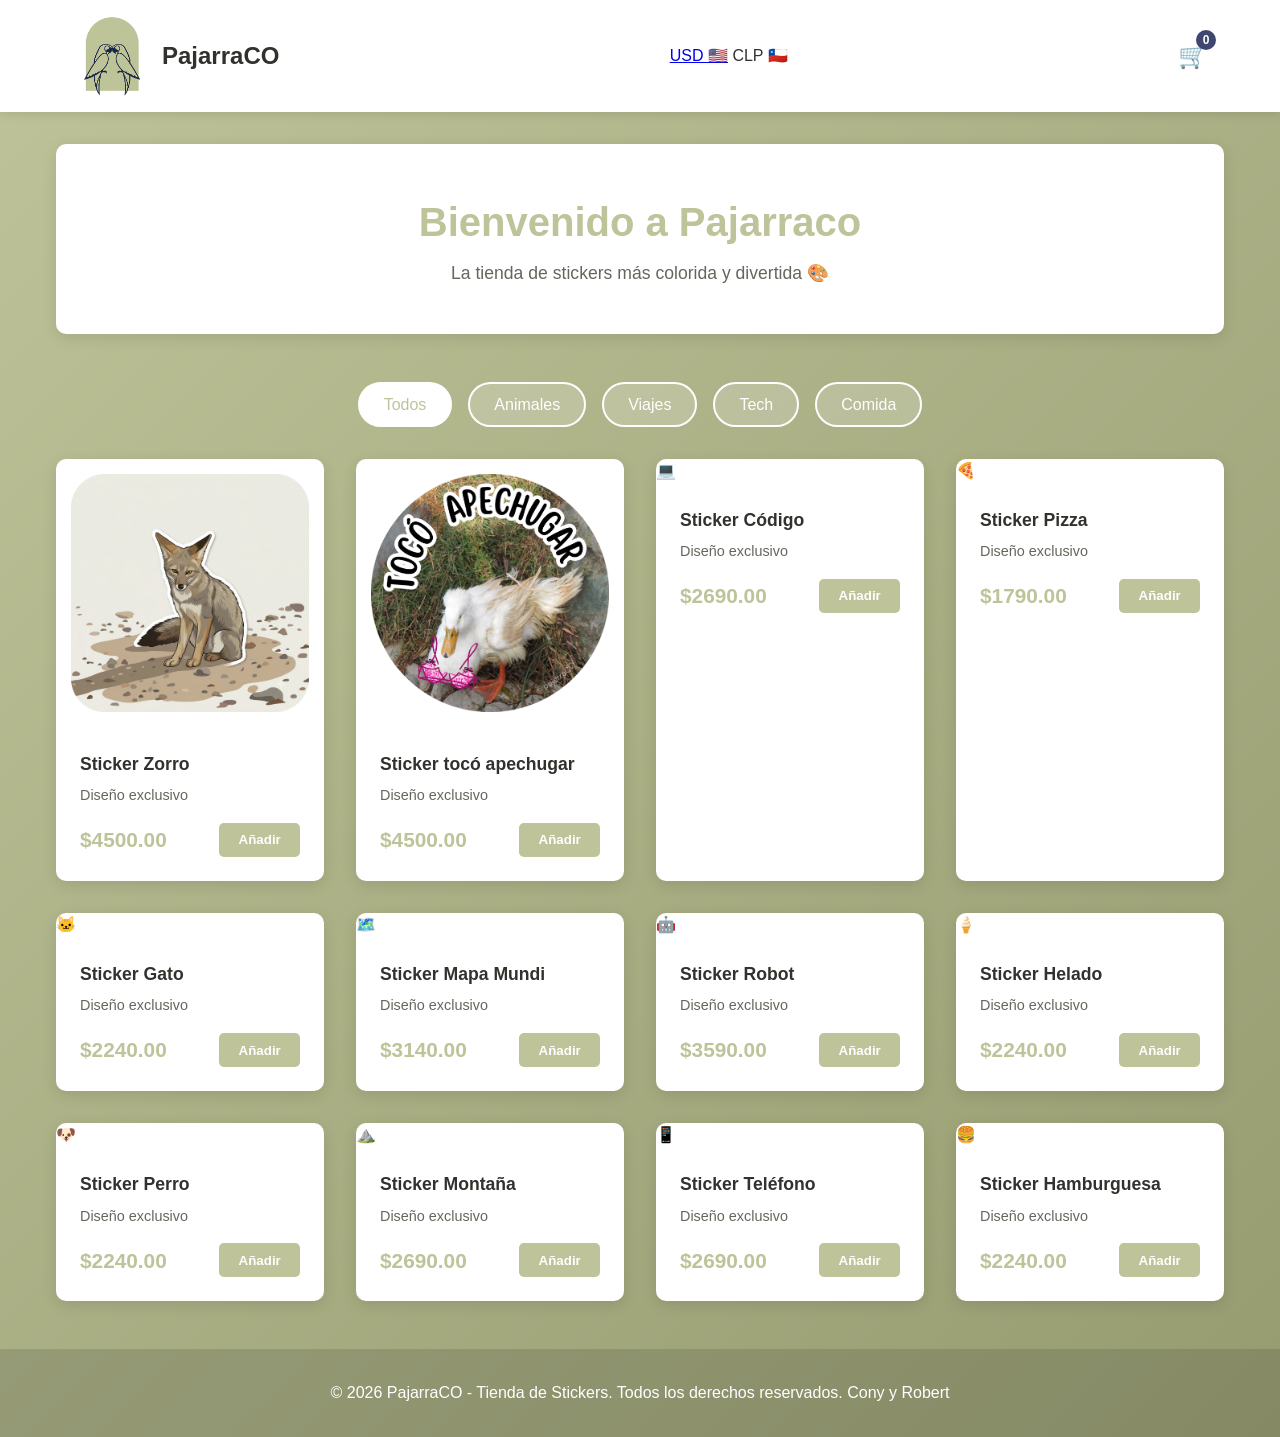
==== index-clp.html @ 97a3f22c "Add CLP version of the sticker shop" ====
<!DOCTYPE html>
<html lang="es">
<head>
    <meta charset="UTF-8">
    <meta name="viewport" content="width=device-width, initial-scale=1.0">
    <title>PajarraCO - Tienda de Stickers (CLP)</title>
    <link rel="stylesheet" href="styles.css">
</head>
<body>
    <header>
        <nav>
            <a href="#" class="logo">
                <img src="logos.png" alt="Logo Pajarraco" class="logo-img">
                PajarraCO
            </a>
            <div class="currency-nav">
                <a href="index-usd.html" class="currency-link">USD 🇺🇸</a>
                <span class="currency-label">CLP 🇨🇱</span>
            </div>
            <div class="cart-icon" id="cartIcon">
                🛒
                <span class="cart-count" id="cartCount">0</span>
            </div>
        </nav>
    </header>

    <main>
        <div class="hero">
            <h1>Bienvenido a Pajarraco</h1>
            <p>La tienda de stickers más colorida y divertida 🎨</p>
        </div>

        <div class="filters">
            <button class="filter-btn active" data-filter="all">Todos</button>
            <button class="filter-btn" data-filter="animales">Animales</button>
            <button class="filter-btn" data-filter="viajes">Viajes</button>
            <button class="filter-btn" data-filter="tech">Tech</button>
            <button class="filter-btn" data-filter="comida">Comida</button>
        </div>

        <div class="products-grid" id="productsGrid">
            <!-- Los productos se cargarán aquí con JavaScript -->
        </div>
    </main>

    <footer>
        <p>&copy; 2026 PajarraCO - Tienda de Stickers. Todos los derechos reservados. Cony y Robert</p>
    </footer>

    <!-- Modal del Carrito -->
    <div class="modal" id="cartModal">
        <div class="modal-content">
            <div class="modal-header">
                <h2>Tu Carrito</h2>
                <button class="close-btn" id="closeCart">&times;</button>
            </div>
            <div id="cartItems"></div>
            <div class="cart-summary">
                <div class="summary-row">
                    <span>Subtotal:</span>
                    <span id="subtotal">$0</span>
                </div>
                <div class="summary-row">
                    <span>Envío:</span>
                    <span id="shipping">$0</span>
                </div>
                <div class="summary-row total">
                    <span>Total:</span>
                    <span id="total">$0</span>
                </div>
            </div>
            <button class="checkout-btn" id="checkoutBtn">Finalizar Compra</button>
        </div>
    </div>

    <script src="shop.js"></script>
    <script>
        // Configuración específica para CLP
        const CURRENCY = {
            symbol: '$',
            name: 'CLP',
            shippingCost: 3000,
            storageKey: 'pajarracoCart-clp'
        };

        const PRODUCTS_CLP = [
            { 
                id: 1, 
                name: 'Sticker Zorro', 
                category: 'animales', 
                price: 4500, 
                image: 'zorro.png'
            },
            { 
                id: 2, 
                name: 'Sticker tocó apechugar', 
                category: 'animales', 
                price: 4500, 
                image: 'apechugar.png'
            },
            { 
                id: 3, 
                name: 'Sticker Código', 
                category: 'tech', 
                price: 2690, 
                emoji: '💻'
            },
            { 
                id: 4, 
                name: 'Sticker Pizza', 
                category: 'comida', 
                price: 1790, 
                emoji: '🍕'
            },
            { 
                id: 5, 
                name: 'Sticker Gato', 
                category: 'animales', 
                price: 2240, 
                emoji: '🐱'
            },
            { 
                id: 6, 
                name: 'Sticker Mapa Mundi', 
                category: 'viajes', 
                price: 3140, 
                emoji: '🗺️'
            },
            { 
                id: 7, 
                name: 'Sticker Robot', 
                category: 'tech', 
                price: 3590, 
                emoji: '🤖'
            },
            { 
                id: 8, 
                name: 'Sticker Helado', 
                category: 'comida', 
                price: 2240, 
                emoji: '🍦'
            },
            { 
                id: 9, 
                name: 'Sticker Perro', 
                category: 'animales', 
                price: 2240, 
                emoji: '🐶'
            },
            { 
                id: 10, 
                name: 'Sticker Montaña', 
                category: 'viajes', 
                price: 2690, 
                emoji: '⛰️'
            },
            { 
                id: 11, 
                name: 'Sticker Teléfono', 
                category: 'tech', 
                price: 2690, 
                emoji: '📱'
            },
            { 
                id: 12, 
                name: 'Sticker Hamburguesa', 
                category: 'comida', 
                price: 2240, 
                emoji: '🍔'
            }
        ];

        // Inicializar la tienda
        window.addEventListener('DOMContentLoaded', () => {
            initializeShop(PRODUCTS_CLP, CURRENCY);
        });
    </script>
</body>
</html>
---- styles.css ----
/* ==========================================================================
   PAJARRACO — Tienda de Stickers
   Hoja de estilos principal
   ========================================================================== */

/* --- Variables globales -------------------------------------------------- */
:root {
    --color-primary: #bec399;
    --color-primary-dark: #969b70;
    --color-accent: #3f466f;
    --color-success: #8f9568;
    --color-text: #30332d;
    --color-text-light: #64675d;
    --color-text-muted: #8b8d82;
    --color-border: #e1e2d6;
    --color-white: #ffffff;

    --gradient-main: linear-gradient(135deg, #bec399 0%, #969b70 100%);

    --shadow-sm: 0 2px 10px rgba(0, 0, 0, 0.1);
    --shadow-md: 0 4px 15px rgba(0, 0, 0, 0.1);
    --shadow-lg: 0 8px 25px rgba(0, 0, 0, 0.15);
    --shadow-xl: 0 10px 40px rgba(0, 0, 0, 0.3);

    --radius-sm: 3px;
    --radius-md: 5px;
    --radius-lg: 10px;
    --radius-full: 50%;

    --transition-fast: 0.2s ease;
    --transition-base: 0.3s ease;

    --font-main: 'Segoe UI', Tahoma, Geneva, Verdana, sans-serif;

    --max-width: 1200px;
}

/* --- Reset básico ---------------------------------------------------------- */
*,
*::before,
*::after {
    margin: 0;
    padding: 0;
    box-sizing: border-box;
}

html {
    scroll-behavior: smooth;
}

body {
    font-family: var(--font-main);
    background: var(--gradient-main);
    min-height: 100vh;
    color: var(--color-text);
    line-height: 1.5;
}

img {
    max-width: 100%;
    display: block;
}

button {
    font-family: inherit;
}

/* --- Encabezado / navegación ------------------------------------------------ */
header {
    background: var(--color-white);
    box-shadow: var(--shadow-sm);
    position: sticky;
    top: 0;
    z-index: 100;
}

nav {
    display: flex;
    justify-content: space-between;
    align-items: center;
    padding: 1rem 2rem;
    max-width: var(--max-width);
    margin: 0 auto;
}

.logo {
    display: flex;
    align-items: center;
    gap: 10px;
    text-decoration: none;
    color: inherit;
    font-size: 1.5rem;
    font-weight: bold;
}

.logo-img {
    width: 80px;   /* Ajusta el tamaño */
    height: 80px;
    object-fit: contain;
}

.logo:hover {
    opacity: 0.85;
}

.cart-icon {
    position: relative;
    cursor: pointer;
    font-size: 1.5rem;
    color: var(--color-primary);
}

.cart-count {
    position: absolute;
    top: -8px;
    right: -8px;
    background: var(--color-accent);
    color: var(--color-white);
    border-radius: var(--radius-full);
    width: 20px;
    height: 20px;
    display: flex;
    align-items: center;
    justify-content: center;
    font-size: 0.75rem;
    font-weight: bold;
}

/* --- Contenido principal ---------------------------------------------------- */
main {
    max-width: var(--max-width);
    margin: 2rem auto;
    padding: 0 1rem;
}

/* --- Hero -------------------------------------------------------------------- */
.hero {
    background: var(--color-white);
    border-radius: var(--radius-lg);
    padding: 3rem 2rem;
    text-align: center;
    margin-bottom: 3rem;
    box-shadow: var(--shadow-md);
}

.hero h1 {
    font-size: 2.5rem;
    color: var(--color-primary);
    margin-bottom: 0.5rem;
}

.hero p {
    font-size: 1.1rem;
    color: var(--color-text-light);
}

/* --- Filtros de categoría ----------------------------------------------------- */
.filters {
    display: flex;
    gap: 1rem;
    margin-bottom: 2rem;
    flex-wrap: wrap;
    justify-content: center;
}

.filter-btn {
    padding: 0.7rem 1.5rem;
    border: 2px solid var(--color-white);
    background: rgba(255, 255, 255, 0.18);
    color: var(--color-white);
    border-radius: 25px;
    cursor: pointer;
    font-size: 1rem;
    transition: all var(--transition-base);
}

.filter-btn:hover,
.filter-btn.active {
    background: var(--color-white);
    color: var(--color-primary);
}

.filter-btn:focus-visible {
    outline: 2px solid var(--color-white);
    outline-offset: 2px;
}

/* --- Grilla de productos ------------------------------------------------------- */
.products-grid {
    display: grid;
    grid-template-columns: repeat(auto-fill, minmax(250px, 1fr));
    gap: 2rem;
    margin-bottom: 3rem;
}

.product-card {
    background: var(--color-white);
    border-radius: var(--radius-lg);
    overflow: hidden;
    box-shadow: var(--shadow-md);
    transition: transform var(--transition-base), box-shadow var(--transition-base);
    cursor: pointer;
}

.product-card:hover {
    transform: translateY(-5px);
    box-shadow: var(--shadow-lg);
}

.product-image img {
    width: 100%;
    height: 100%;
    object-fit: contain;
    padding: 15px;
    display: block;
}

.product-info {
    padding: 1.5rem;
}

.product-name {
    font-size: 1.1rem;
    font-weight: bold;
    color: var(--color-text);
    margin-bottom: 0.5rem;
}

.product-description {
    font-size: 0.9rem;
    color: var(--color-text-light);
    margin-bottom: 1rem;
}

.product-footer {
    display: flex;
    justify-content: space-between;
    align-items: center;
}

.price {
    font-size: 1.3rem;
    font-weight: bold;
    color: var(--color-primary);
}

.add-to-cart-btn {
    padding: 0.6rem 1.2rem;
    background: var(--color-primary);
    color: var(--color-white);
    border: none;
    border-radius: var(--radius-md);
    cursor: pointer;
    font-weight: bold;
    transition: background var(--transition-base);
}

.add-to-cart-btn:hover {
    background: var(--color-primary-dark);
}

/* --- Modal del carrito ---------------------------------------------------------- */
.modal {
    display: none;
    position: fixed;
    top: 0;
    left: 0;
    width: 100%;
    height: 100%;
    background: rgba(48, 51, 45, 0.52);
    z-index: 1000;
    align-items: center;
    justify-content: center;
}

.modal.active {
    display: flex;
}

.modal-content {
    background: var(--color-white);
    border-radius: var(--radius-lg);
    padding: 2rem;
    max-width: 500px;
    width: 90%;
    max-height: 90vh;
    overflow-y: auto;
    box-shadow: var(--shadow-xl);
}

.modal-header {
    display: flex;
    justify-content: space-between;
    align-items: center;
    margin-bottom: 1.5rem;
}

.modal-header h2 {
    color: var(--color-primary);
}

.close-btn {
    background: none;
    border: none;
    font-size: 1.5rem;
    cursor: pointer;
    color: var(--color-text-muted);
    transition: color var(--transition-fast);
}

.close-btn:hover {
    color: var(--color-text);
}

/* --- Ítems del carrito ------------------------------------------------------------ */
.cart-item {
    display: flex;
    justify-content: space-between;
    align-items: center;
    padding: 1rem 0;
    border-bottom: 1px solid var(--color-border);
}

.cart-item-info {
    flex: 1;
}

.cart-item-name {
    font-weight: bold;
    color: var(--color-text);
    margin-bottom: 0.3rem;
}

.cart-item-price {
    color: var(--color-primary);
    font-weight: bold;
}

.cart-item-quantity {
    display: flex;
    align-items: center;
    gap: 0.5rem;
    margin: 0.5rem 0;
}

.quantity-btn {
    width: 25px;
    height: 25px;
    border: 1px solid #ddd;
    background: var(--color-white);
    cursor: pointer;
    border-radius: var(--radius-sm);
    font-weight: bold;
    color: var(--color-primary);
    transition: background var(--transition-fast);
}

.quantity-btn:hover {
    background: #f0f0ed;
}

.remove-btn {
    background: var(--color-accent);
    color: var(--color-white);
    border: none;
    padding: 0.4rem 0.8rem;
    border-radius: var(--radius-sm);
    cursor: pointer;
    font-size: 0.8rem;
    transition: background var(--transition-fast);
}

.remove-btn:hover {
    background: #343a5a;
}

/* --- Resumen y checkout -------------------------------------------------------------- */
.cart-summary {
    margin-top: 2rem;
    padding-top: 1rem;
    border-top: 2px solid var(--color-primary);
}

.summary-row {
    display: flex;
    justify-content: space-between;
    margin-bottom: 0.5rem;
    font-size: 1rem;
}

.summary-row.total {
    font-size: 1.3rem;
    font-weight: bold;
    color: var(--color-primary);
    margin-top: 1rem;
}

.checkout-btn {
    width: 100%;
    padding: 1rem;
    background: var(--color-primary);
    color: var(--color-white);
    border: none;
    border-radius: var(--radius-md);
    font-size: 1.1rem;
    font-weight: bold;
    cursor: pointer;
    margin-top: 1.5rem;
    transition: background var(--transition-base);
}

.checkout-btn:hover {
    background: var(--color-primary-dark);
}

.checkout-btn:disabled {
    background: #cccccc;
    cursor: not-allowed;
}

.empty-cart {
    text-align: center;
    padding: 2rem;
    color: var(--color-text-muted);
}

/* --- Pie de página --------------------------------------------------------------------- */
footer {
    background: rgba(48, 51, 45, 0.16);
    color: var(--color-white);
    text-align: center;
    padding: 2rem;
    margin-top: 3rem;
}

/* --- Responsive ------------------------------------------------------------------------- */
@media (max-width: 768px) {
    .products-grid {
        grid-template-columns: repeat(auto-fill, minmax(150px, 1fr));
        gap: 1rem;
    }

    .hero h1 {
        font-size: 1.8rem;
    }

    nav {
        padding: 1rem;
    }
}

@media (max-width: 480px) {
    .hero {
        padding: 2rem 1.5rem;
    }

    .filters {
        gap: 0.5rem;
    }

    .filter-btn {
        padding: 0.5rem 1rem;
        font-size: 0.9rem;
    }
}
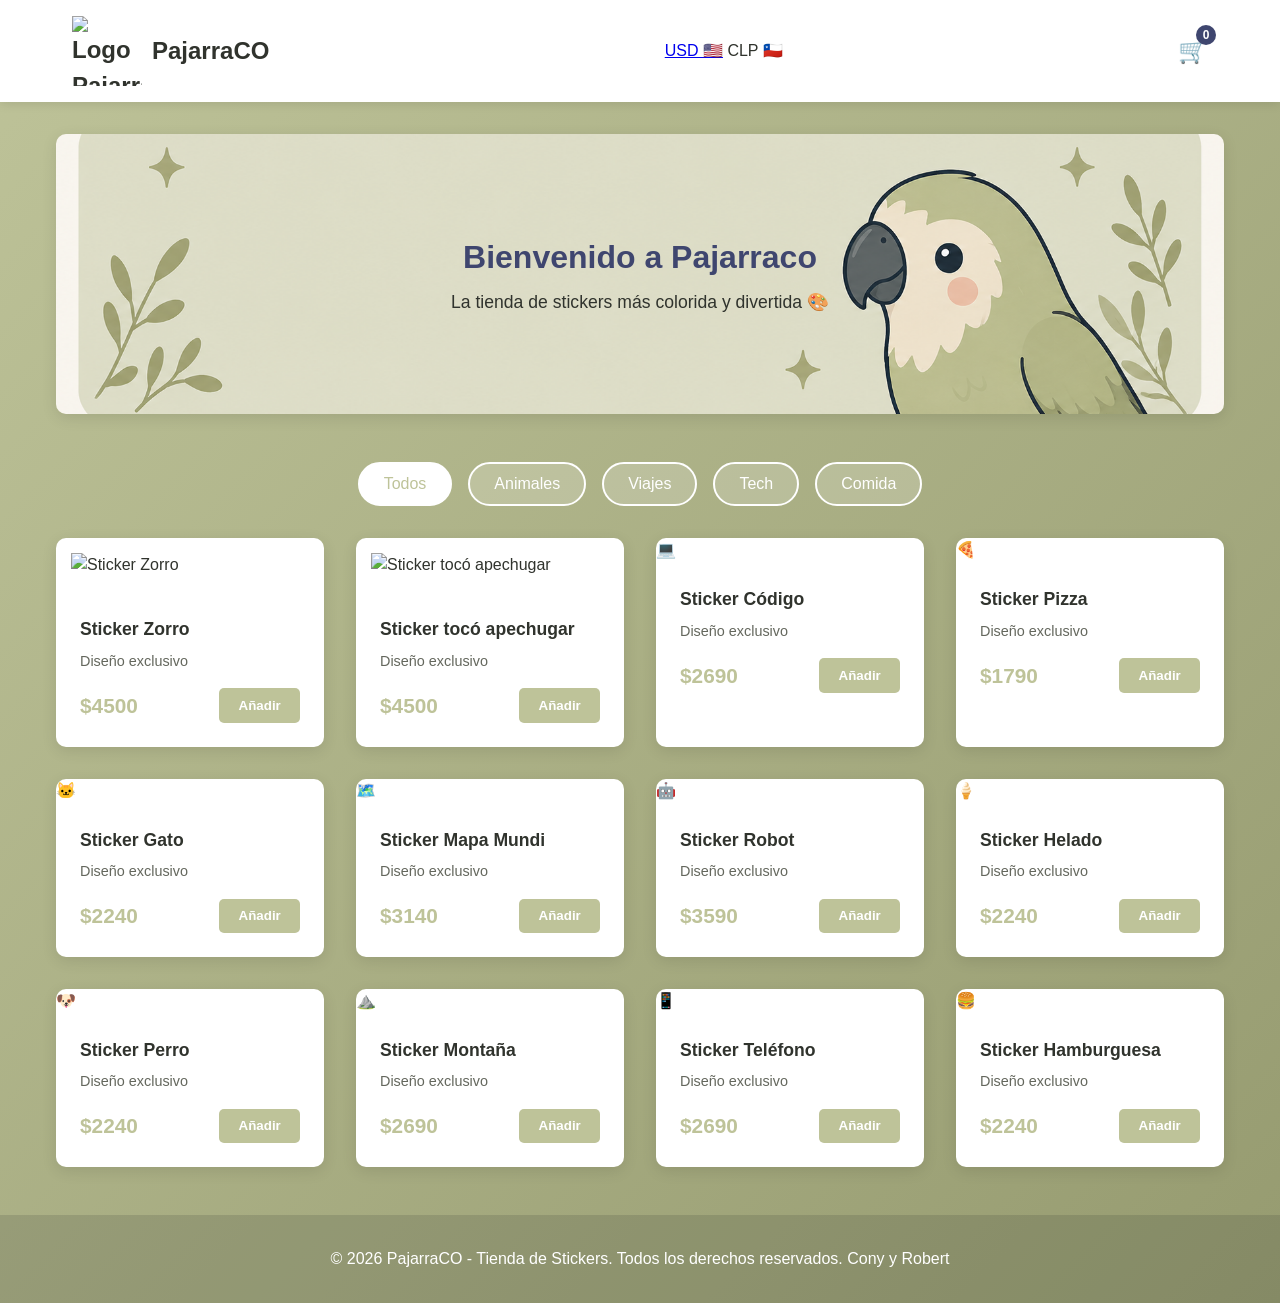
==== commit bc165826: "Update index-clp.html to use assets/images paths" ====
--- a/index-clp.html
+++ b/index-clp.html
@@ -10,7 +10,7 @@
     <header>
         <nav>
             <a href="#" class="logo">
-                <img src="logos.png" alt="Logo Pajarraco" class="logo-img">
+                <img src="assets/images/logos.png" alt="Logo Pajarraco" class="logo-img">
                 PajarraCO
             </a>
             <div class="currency-nav">
@@ -47,7 +47,6 @@
         <p>&copy; 2026 PajarraCO - Tienda de Stickers. Todos los derechos reservados. Cony y Robert</p>
     </footer>
 
-    <!-- Modal del Carrito -->
     <div class="modal" id="cartModal">
         <div class="modal-content">
             <div class="modal-header">
@@ -75,7 +74,6 @@
 
     <script src="shop.js"></script>
     <script>
-        // Configuración específica para CLP
         const CURRENCY = {
             symbol: '$',
             name: 'CLP',
@@ -84,93 +82,20 @@
         };
 
         const PRODUCTS_CLP = [
-            { 
-                id: 1, 
-                name: 'Sticker Zorro', 
-                category: 'animales', 
-                price: 4500, 
-                image: 'zorro.png'
-            },
-            { 
-                id: 2, 
-                name: 'Sticker tocó apechugar', 
-                category: 'animales', 
-                price: 4500, 
-                image: 'apechugar.png'
-            },
-            { 
-                id: 3, 
-                name: 'Sticker Código', 
-                category: 'tech', 
-                price: 2690, 
-                emoji: '💻'
-            },
-            { 
-                id: 4, 
-                name: 'Sticker Pizza', 
-                category: 'comida', 
-                price: 1790, 
-                emoji: '🍕'
-            },
-            { 
-                id: 5, 
-                name: 'Sticker Gato', 
-                category: 'animales', 
-                price: 2240, 
-                emoji: '🐱'
-            },
-            { 
-                id: 6, 
-                name: 'Sticker Mapa Mundi', 
-                category: 'viajes', 
-                price: 3140, 
-                emoji: '🗺️'
-            },
-            { 
-                id: 7, 
-                name: 'Sticker Robot', 
-                category: 'tech', 
-                price: 3590, 
-                emoji: '🤖'
-            },
-            { 
-                id: 8, 
-                name: 'Sticker Helado', 
-                category: 'comida', 
-                price: 2240, 
-                emoji: '🍦'
-            },
-            { 
-                id: 9, 
-                name: 'Sticker Perro', 
-                category: 'animales', 
-                price: 2240, 
-                emoji: '🐶'
-            },
-            { 
-                id: 10, 
-                name: 'Sticker Montaña', 
-                category: 'viajes', 
-                price: 2690, 
-                emoji: '⛰️'
-            },
-            { 
-                id: 11, 
-                name: 'Sticker Teléfono', 
-                category: 'tech', 
-                price: 2690, 
-                emoji: '📱'
-            },
-            { 
-                id: 12, 
-                name: 'Sticker Hamburguesa', 
-                category: 'comida', 
-                price: 2240, 
-                emoji: '🍔'
-            }
+            { id: 1, name: 'Sticker Zorro', category: 'animales', price: 4500, image: 'assets/images/zorro.png' },
+            { id: 2, name: 'Sticker tocó apechugar', category: 'animales', price: 4500, image: 'assets/images/apechugar.png' },
+            { id: 3, name: 'Sticker Código', category: 'tech', price: 2690, emoji: '💻' },
+            { id: 4, name: 'Sticker Pizza', category: 'comida', price: 1790, emoji: '🍕' },
+            { id: 5, name: 'Sticker Gato', category: 'animales', price: 2240, emoji: '🐱' },
+            { id: 6, name: 'Sticker Mapa Mundi', category: 'viajes', price: 3140, emoji: '🗺️' },
+            { id: 7, name: 'Sticker Robot', category: 'tech', price: 3590, emoji: '🤖' },
+            { id: 8, name: 'Sticker Helado', category: 'comida', price: 2240, emoji: '🍦' },
+            { id: 9, name: 'Sticker Perro', category: 'animales', price: 2240, emoji: '🐶' },
+            { id: 10, name: 'Sticker Montaña', category: 'viajes', price: 2690, emoji: '⛰️' },
+            { id: 11, name: 'Sticker Teléfono', category: 'tech', price: 2690, emoji: '📱' },
+            { id: 12, name: 'Sticker Hamburguesa', category: 'comida', price: 2240, emoji: '🍔' }
         ];
 
-        // Inicializar la tienda
         window.addEventListener('DOMContentLoaded', () => {
             initializeShop(PRODUCTS_CLP, CURRENCY);
         });
--- a/styles.css
+++ b/styles.css
@@ -1,7 +1,7 @@
 /* ==========================================================================
-   PAJARRACO — Tienda de Stickers
-   Hoja de estilos principal
-   ========================================================================== */
+    PAJARRACO — Tienda de Stickers
+    Hoja de estilos principal
+    ========================================================================== */
 
 /* --- Variables globales -------------------------------------------------- */
 :root {
@@ -94,8 +94,8 @@
 }
 
 .logo-img {
-    width: 80px;   /* Ajusta el tamaño */
-    height: 80px;
+    width: 70px;   /* Ajusta el tamaño */
+    height: 70px;
     object-fit: contain;
 }
 
@@ -103,11 +103,84 @@
     opacity: 0.85;
 }
 
+.nav-right {
+    display: flex;
+    align-items: center;
+    gap: 2.5rem;
+}
+
+.instagram-btn {
+    display: inline-flex;
+    align-items: center;
+    /* Use site primary color to match the page */
+    color: var(--color-primary);
+    text-decoration: none;
+    font-size: 20px;
+    transition: transform var(--transition-fast), opacity var(--transition-fast);
+}
+
+.instagram-btn svg { display: block; width:20px; height:20px; }
+
+.instagram-btn:hover {
+    transform: scale(1.05);
+    opacity: 0.95;
+}
+
+.instagram-btn:focus {
+    outline: 3px solid rgba(188, 195, 153, 0.25); /* subtle focus using primary tone */
+    outline-offset: 2px;
+    border-radius: 4px;
+}
+
+/* Hide instagram button on very small screens to preserve layout */
+@media (max-width: 480px) {
+    .instagram-btn { display: none; }
+}
+
+.currency-selector {
+    padding: 0.6rem 0.8rem;
+    border: 2px solid var(--color-primary);
+    background: var(--color-white);
+    color: var(--color-text);
+    border-radius: var(--radius-md);
+    cursor: pointer;
+    font-size: 0.95rem;
+    font-weight: 600;
+    transition: all var(--transition-fast);
+    min-width: 80px;
+    appearance: none;
+    background-image: url("data:image/svg+xml,%3Csvg xmlns='http://www.w3.org/2000/svg' width='12' height='12' viewBox='0 0 12 12'%3E%3Cpath fill='%23bec399' d='M6 9L1 4h10z'/%3E%3C/svg%3E");
+    background-repeat: no-repeat;
+    background-position: right 0.5rem center;
+    padding-right: 2rem;
+}
+
+.currency-selector:hover {
+    background-color: #f9f9f6;
+    border-color: var(--color-primary-dark);
+}
+
+.currency-selector:focus {
+    outline: none;
+    box-shadow: 0 0 0 3px rgba(190, 195, 153, 0.2);
+}
+
+.currency-selector option {
+    background: var(--color-white);
+    color: var(--color-text);
+    padding: 0.5rem;
+}
+
 .cart-icon {
     position: relative;
     cursor: pointer;
     font-size: 1.5rem;
     color: var(--color-primary);
+    transition: transform var(--transition-fast);
+}
+
+.cart-icon:hover {
+    transform: scale(1.1);
 }
 
 .cart-count {
@@ -135,23 +208,38 @@
 
 /* --- Hero -------------------------------------------------------------------- */
 .hero {
-    background: var(--color-white);
+    background-image: url("header-pajarraco.png");
+    background-size: cover;
+    background-position: center;
+    background-repeat: no-repeat;
+
     border-radius: var(--radius-lg);
-    padding: 3rem 2rem;
+    padding: 4.5rem 2rem;
     text-align: center;
     margin-bottom: 3rem;
     box-shadow: var(--shadow-md);
+
+    min-height: 280px;
+
+    display: flex;
+    flex-direction: column;
+    justify-content: center;
+    align-items: center;
 }
 
 .hero h1 {
-    font-size: 2.5rem;
-    color: var(--color-primary);
+    font-size: 2rem;
+    color: var(--color-accent);
     margin-bottom: 0.5rem;
+    position: relative;
+    z-index: 1;
 }
 
 .hero p {
     font-size: 1.1rem;
-    color: var(--color-text-light);
+    color: var(--color-text);
+    position: relative;
+    z-index: 1;
 }
 
 /* --- Filtros de categoría ----------------------------------------------------- */
@@ -446,6 +534,22 @@
 
     nav {
         padding: 1rem;
+        gap: 1rem;
+    }
+
+    .nav-right {
+        gap: 1.5rem;
+    }
+
+    .currency-selector {
+        min-width: 70px;
+        padding: 0.5rem 0.6rem;
+        padding-right: 1.8rem;
+        font-size: 0.85rem;
+    }
+
+    .cart-icon {
+        font-size: 1.3rem;
     }
 }
 
@@ -462,4 +566,34 @@
         padding: 0.5rem 1rem;
         font-size: 0.9rem;
     }
-}
+
+    nav {
+        flex-wrap: wrap;
+        padding: 0.75rem;
+    }
+
+    .logo {
+        order: 1;
+        width: 100%;
+        margin-bottom: 0.5rem;
+    }
+
+    .logo-img {
+        width: 50px;
+        height: 50px;
+    }
+
+    .nav-right {
+        order: 2;
+        width: 100%;
+        justify-content: center;
+        gap: 1rem;
+    }
+
+    .currency-selector {
+        min-width: 70px;
+        padding: 0.5rem 0.6rem;
+        padding-right: 1.8rem;
+        font-size: 0.85rem;
+    }
+}
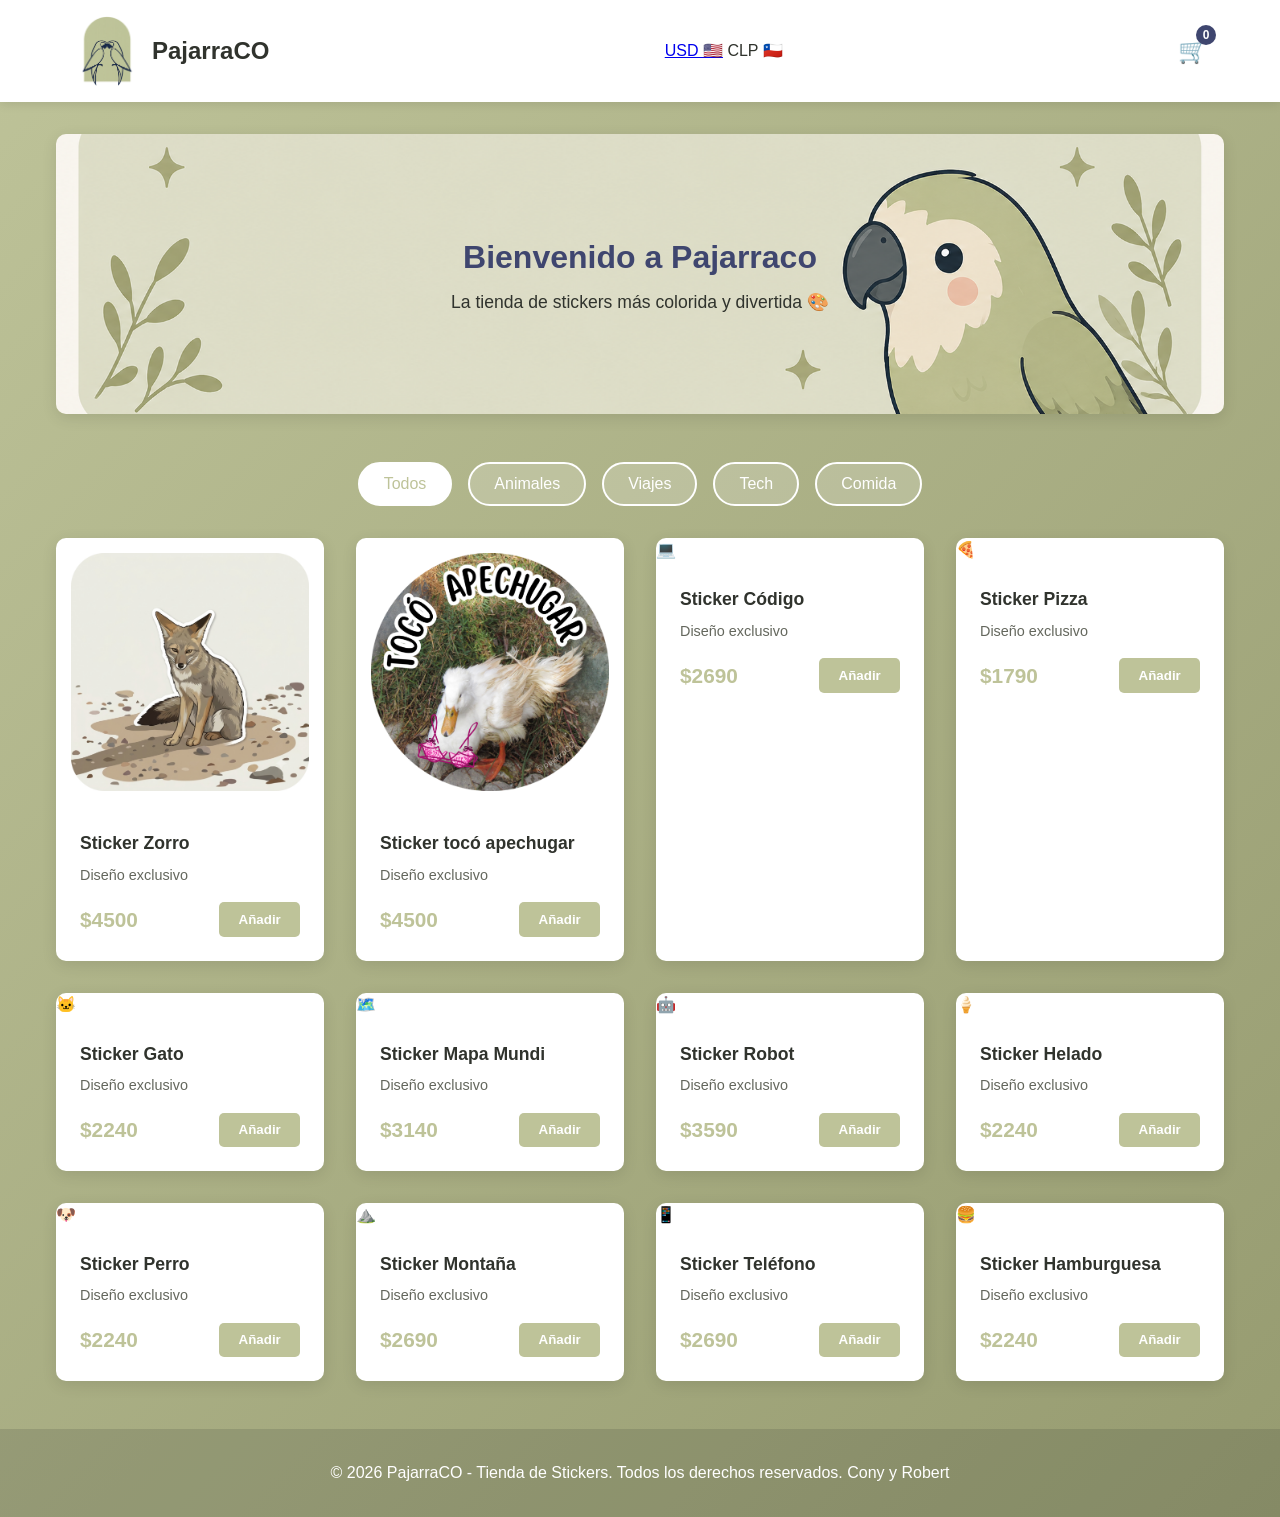
==== commit 062a9e48: "Send checkout orders to WhatsApp Co-authored-by: Copilot App <223556219+Copilot@users.noreply.github" ====
--- a/index-clp.html
+++ b/index-clp.html
@@ -6,7 +6,7 @@
     <title>PajarraCO - Tienda de Stickers (CLP)</title>
     <link rel="stylesheet" href="styles.css">
 </head>
-<body>
+<body data-whatsapp-phone="56975297791">
     <header>
         <nav>
             <a href="#" class="logo">
@@ -68,7 +68,8 @@
                     <span id="total">$0</span>
                 </div>
             </div>
-            <button class="checkout-btn" id="checkoutBtn">Finalizar Compra</button>
+            <p class="checkout-note">El pedido se envía por WhatsApp. El pago se coordina por transferencia; este sitio no procesa pagos automáticos.</p>
+            <button class="checkout-btn" id="checkoutBtn">Pedir por WhatsApp</button>
         </div>
     </div>
 
--- a/styles.css
+++ b/styles.css
@@ -208,7 +208,7 @@
 
 /* --- Hero -------------------------------------------------------------------- */
 .hero {
-    background-image: url("header-pajarraco.png");
+    background-image: url("assets/images/header-pajarraco.png");
     background-size: cover;
     background-position: center;
     background-repeat: no-repeat;
@@ -497,6 +497,13 @@
     transition: background var(--transition-base);
 }
 
+.checkout-note {
+    margin-top: 1.5rem;
+    color: var(--color-text-light);
+    font-size: 0.9rem;
+    text-align: center;
+}
+
 .checkout-btn:hover {
     background: var(--color-primary-dark);
 }
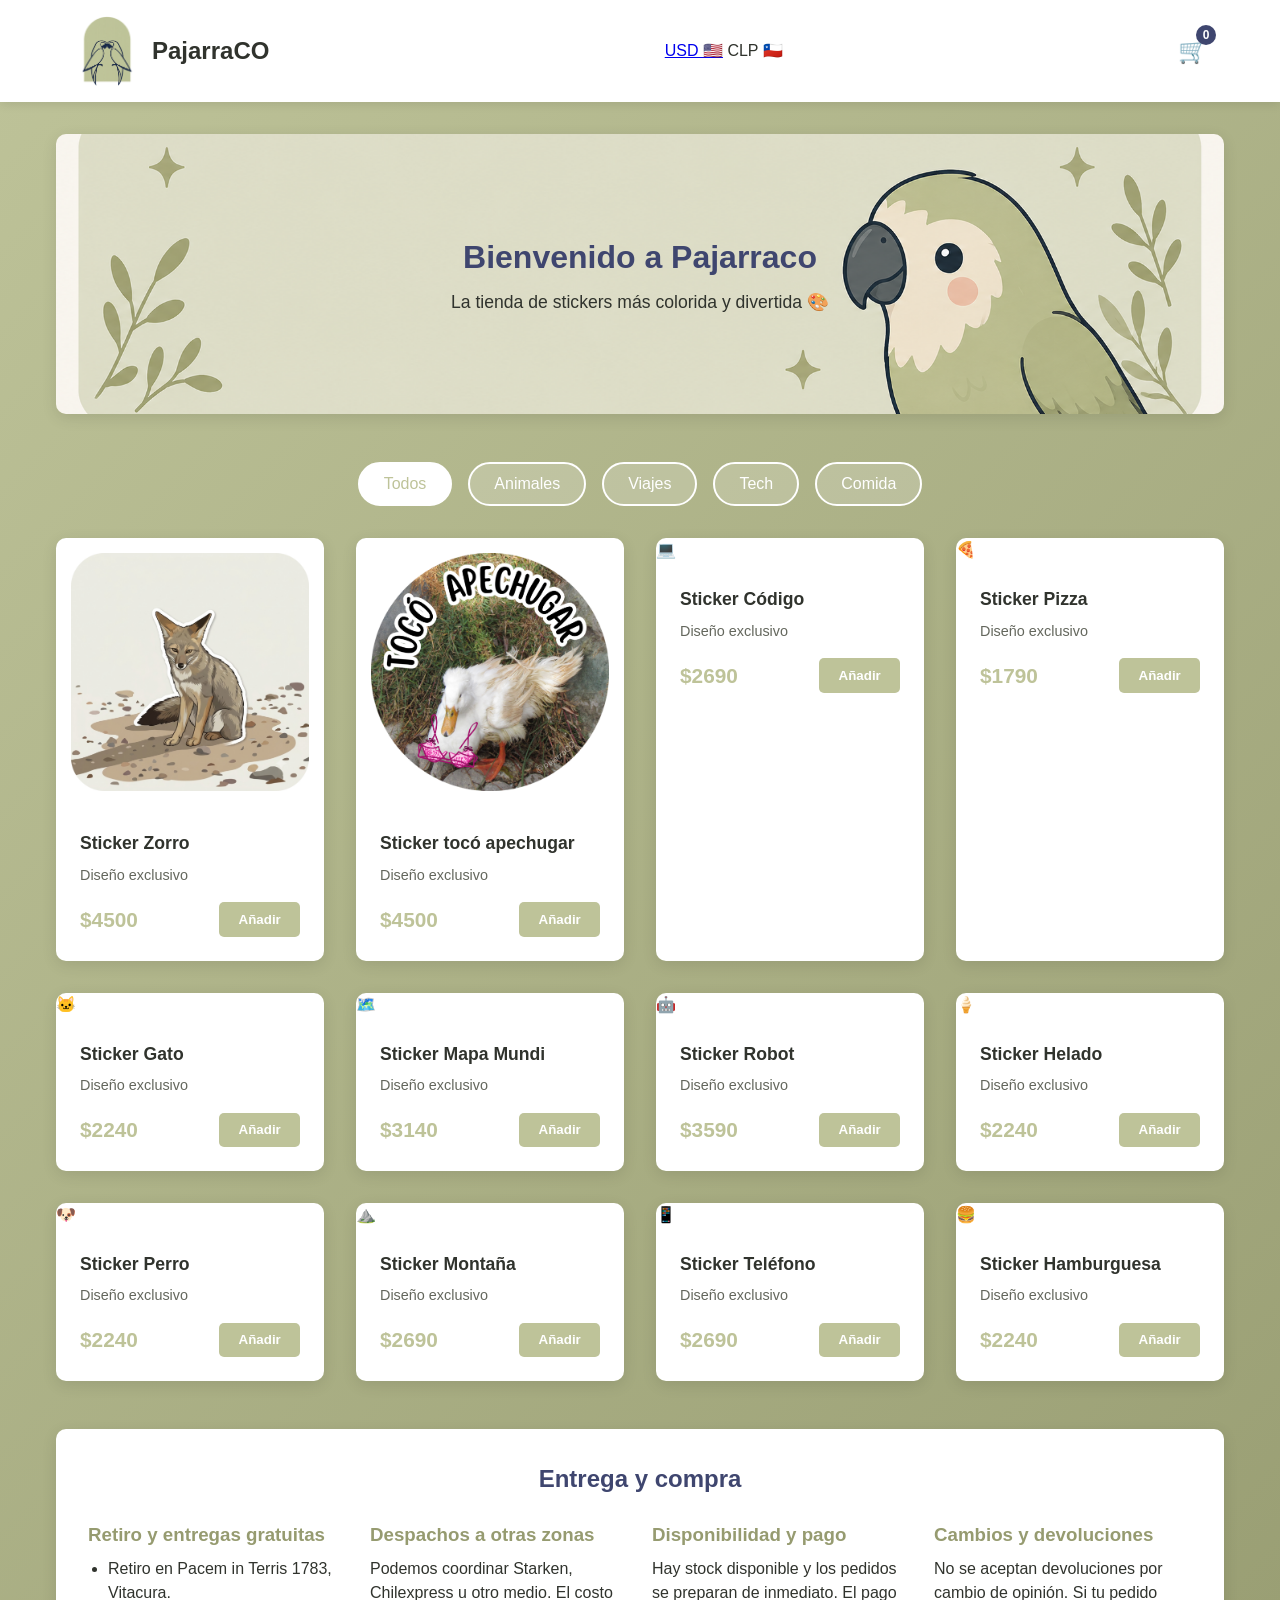
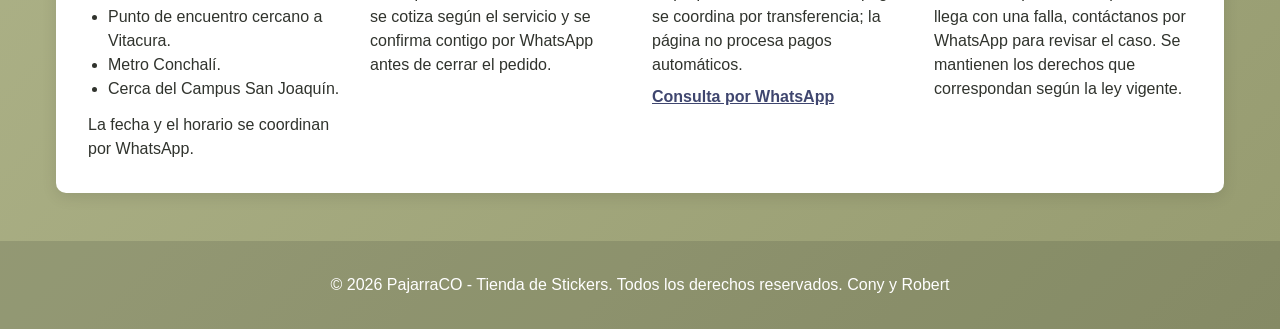
==== commit 765ff67d: "Add delivery details to checkout Co-authored-by: Copilot App <223556219+Copilot@users.noreply.github" ====
--- a/index-clp.html
+++ b/index-clp.html
@@ -41,6 +41,35 @@
         <div class="products-grid" id="productsGrid">
             <!-- Los productos se cargarán aquí con JavaScript -->
         </div>
+
+        <section class="store-info" aria-labelledby="storeInfoTitle">
+            <h2 id="storeInfoTitle">Entrega y compra</h2>
+            <div class="store-info-grid">
+                <article>
+                    <h3>Retiro y entregas gratuitas</h3>
+                    <ul>
+                        <li>Retiro en Pacem in Terris 1783, Vitacura.</li>
+                        <li>Punto de encuentro cercano a Vitacura.</li>
+                        <li>Metro Conchalí.</li>
+                        <li>Cerca del Campus San Joaquín.</li>
+                    </ul>
+                    <p>La fecha y el horario se coordinan por WhatsApp.</p>
+                </article>
+                <article>
+                    <h3>Despachos a otras zonas</h3>
+                    <p>Podemos coordinar Starken, Chilexpress u otro medio. El costo se cotiza según el servicio y se confirma contigo por WhatsApp antes de cerrar el pedido.</p>
+                </article>
+                <article>
+                    <h3>Disponibilidad y pago</h3>
+                    <p>Hay stock disponible y los pedidos se preparan de inmediato. El pago se coordina por transferencia; la página no procesa pagos automáticos.</p>
+                    <p><a href="https://wa.me/56975297791">Consulta por WhatsApp</a></p>
+                </article>
+                <article>
+                    <h3>Cambios y devoluciones</h3>
+                    <p>No se aceptan devoluciones por cambio de opinión. Si tu pedido llega con una falla, contáctanos por WhatsApp para revisar el caso. Se mantienen los derechos que correspondan según la ley vigente.</p>
+                </article>
+            </div>
+        </section>
     </main>
 
     <footer>
@@ -68,8 +97,30 @@
                     <span id="total">$0</span>
                 </div>
             </div>
+            <div class="checkout-fields">
+                <label for="customerName">Nombre y apellido</label>
+                <input id="customerName" type="text" autocomplete="name" maxlength="100" required>
+
+                <label for="deliveryMethod">¿Cómo prefieres recibir tu pedido?</label>
+                <select id="deliveryMethod" required>
+                    <option value="">Elige una opción</option>
+                    <option value="pickup">Retiro gratuito en Pacem in Terris 1783, Vitacura</option>
+                    <option value="vitacura">Entrega gratuita en un punto cercano a Vitacura</option>
+                    <option value="conchali">Entrega gratuita en Metro Conchalí</option>
+                    <option value="san-joaquin">Entrega gratuita cerca del Campus San Joaquín</option>
+                    <option value="courier">Despacho por Starken, Chilexpress u otro (costo por cotizar)</option>
+                </select>
+
+                <div id="courierAddressGroup" hidden>
+                    <label for="courierAddress">Comuna y dirección de destino</label>
+                    <textarea id="courierAddress" rows="2" maxlength="240" autocomplete="street-address"></textarea>
+                </div>
+
+                <label for="deliveryNotes">Preferencia de horario o indicaciones (opcional)</label>
+                <textarea id="deliveryNotes" rows="2" maxlength="300"></textarea>
+            </div>
             <p class="checkout-note">El pedido se envía por WhatsApp. El pago se coordina por transferencia; este sitio no procesa pagos automáticos.</p>
-            <button class="checkout-btn" id="checkoutBtn">Pedir por WhatsApp</button>
+            <button class="checkout-btn" id="checkoutBtn" type="button">Pedir por WhatsApp</button>
         </div>
     </div>
 
@@ -78,7 +129,6 @@
         const CURRENCY = {
             symbol: '$',
             name: 'CLP',
-            shippingCost: 3000,
             storageKey: 'pajarracoCart-clp'
         };
 
--- a/styles.css
+++ b/styles.css
@@ -206,6 +206,44 @@
     padding: 0 1rem;
 }
 
+.store-info {
+    background: var(--color-white);
+    border-radius: var(--radius-lg);
+    box-shadow: var(--shadow-md);
+    margin-bottom: 3rem;
+    padding: 2rem;
+}
+
+.store-info h2 {
+    color: var(--color-accent);
+    margin-bottom: 1.5rem;
+    text-align: center;
+}
+
+.store-info-grid {
+    display: grid;
+    gap: 1.5rem;
+    grid-template-columns: repeat(auto-fit, minmax(220px, 1fr));
+}
+
+.store-info-grid h3 {
+    color: var(--color-primary-dark);
+    margin-bottom: 0.5rem;
+}
+
+.store-info-grid ul {
+    margin: 0.5rem 0 0.75rem 1.25rem;
+}
+
+.store-info-grid p + p {
+    margin-top: 0.5rem;
+}
+
+.store-info-grid a {
+    color: var(--color-accent);
+    font-weight: 600;
+}
+
 /* --- Hero -------------------------------------------------------------------- */
 .hero {
     background-image: url("assets/images/header-pajarraco.png");
@@ -504,6 +542,40 @@
     text-align: center;
 }
 
+.checkout-fields {
+    display: grid;
+    gap: 0.5rem;
+    margin-top: 1.5rem;
+}
+
+.checkout-fields label {
+    color: var(--color-text);
+    font-weight: 600;
+    margin-top: 0.5rem;
+}
+
+.checkout-fields input,
+.checkout-fields select,
+.checkout-fields textarea {
+    border: 1px solid var(--color-border);
+    border-radius: var(--radius-md);
+    color: var(--color-text);
+    font: inherit;
+    padding: 0.7rem;
+    width: 100%;
+}
+
+.checkout-fields input:focus,
+.checkout-fields select:focus,
+.checkout-fields textarea:focus {
+    border-color: var(--color-primary-dark);
+    outline: 2px solid rgba(150, 155, 112, 0.2);
+}
+
+.checkout-fields [hidden] {
+    display: none;
+}
+
 .checkout-btn:hover {
     background: var(--color-primary-dark);
 }
